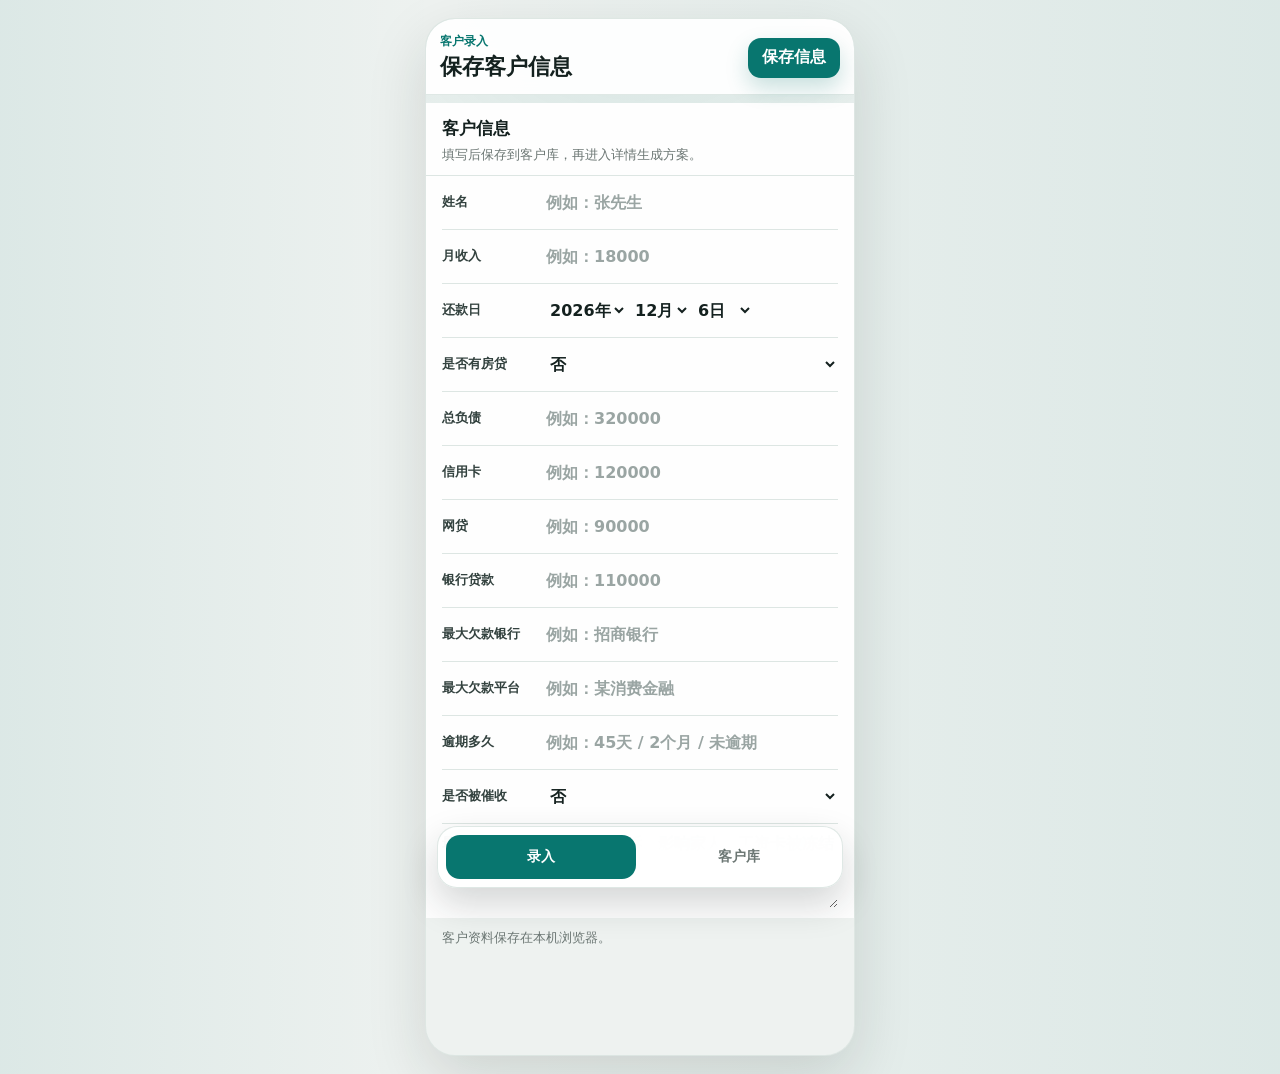
==== index.html @ 0ca64ae4 "Initial commit" ====
<!doctype html>
<html lang="zh-CN">
  <head>
    <meta charset="UTF-8" />
    <meta name="viewport" content="width=device-width, initial-scale=1.0" />
    <title>债务优化客户档案</title>
    <link rel="stylesheet" href="./styles.css" />
  </head>
  <body>
    <main class="app-shell">
      <header class="app-header">
        <div>
          <p class="app-kicker" id="viewKicker">客户录入</p>
          <h1 id="viewTitle">保存客户信息</h1>
        </div>
        <button class="primary" id="saveInfoBtn" type="button">保存信息</button>
      </header>

      <section class="app-content">
        <form class="app-view is-active" id="clientForm" data-view="entry">
          <section class="screen-card">
            <div class="card-head">
              <h2>客户信息</h2>
              <p>填写后保存到客户库，再进入详情生成方案。</p>
            </div>
            <div class="field-list">
              <label>姓名<input name="name" type="text" placeholder="例如：张先生" /></label>
              <label>月收入<input name="monthlyIncome" type="text" inputmode="decimal" placeholder="例如：18000" /></label>
              <label class="date-field">
                还款日
                <span class="date-selects">
                  <select id="paymentYear" aria-label="还款年"></select>
                  <select id="paymentMonth" aria-label="还款月"></select>
                  <select id="paymentDay" aria-label="还款日"></select>
                  <input name="paymentDate" type="hidden" />
                </span>
              </label>
              <label>是否有房贷<select name="hasMortgage"><option value="否">否</option><option value="是">是</option></select></label>
              <label>总负债<input name="totalDebt" type="text" inputmode="decimal" placeholder="例如：320000" /></label>
              <label>信用卡<input name="creditCard" type="text" inputmode="decimal" placeholder="例如：120000" /></label>
              <label>网贷<input name="onlineLoan" type="text" inputmode="decimal" placeholder="例如：90000" /></label>
              <label>银行贷款<input name="bankLoan" type="text" inputmode="decimal" placeholder="例如：110000" /></label>
              <label>最大欠款银行<input name="largestBank" type="text" placeholder="例如：招商银行" /></label>
              <label>最大欠款平台<input name="largestPlatform" type="text" placeholder="例如：某消费金融" /></label>
              <label>逾期多久<input name="overdue" type="text" placeholder="例如：45天 / 2个月 / 未逾期" /></label>
              <label>是否被催收<select name="isCollected"><option value="否">否</option><option value="是">是</option></select></label>
              <label class="textarea-field">最担心什么<textarea name="biggestConcern" rows="3" placeholder="例如：被起诉、影响家人、工资卡被冻结"></textarea></label>
            </div>
          </section>

          <p class="status-line" id="clientSaveStatus">客户资料保存在本机浏览器。</p>
        </form>

        <section class="app-view" data-view="library">
          <section class="screen-card">
            <div class="card-head library-head">
              <div>
                <h2>客户库</h2>
                <p>按姓名查询，点击客户进入详情。</p>
              </div>
              <span id="clientCount">0 位</span>
            </div>
            <label class="search-field">查询姓名<input id="clientSearchInput" type="search" placeholder="输入姓名，例如：张" /></label>
          </section>
          <div class="client-list" id="clientList"></div>
        </section>

        <section class="app-view" data-view="detail">
          <section class="screen-card">
            <div class="detail-hero">
              <button class="back-btn" id="backToLibraryBtn" type="button">返回</button>
              <div>
                <p>客户详情</p>
                <h2 id="detailName">未选择客户</h2>
              </div>
            </div>
            <div class="detail-actions">
              <button class="ghost" id="editClientBtn" type="button">编辑资料</button>
              <button class="primary" id="generatePlanBtn" type="button">生成方案</button>
              <button class="danger-btn" id="deleteClientBtn" type="button">删除客户</button>
            </div>
          </section>

          <section class="screen-card">
            <div class="card-head">
              <h2>档案信息</h2>
              <p id="detailUpdatedAt">请选择客户。</p>
            </div>
            <div class="detail-grid" id="detailFields"></div>
          </section>

          <section class="screen-card">
            <div class="card-head split-head">
              <div>
                <h2>债务优化方案</h2>
                <p>从客户详情生成，便于一人一档。</p>
              </div>
              <button class="ghost small" id="copyPlanBtn" type="button">复制方案</button>
            </div>
            <div class="plan-empty" id="emptyState">点击“生成方案”后，这里会显示风险等级、优先顺序和 90 天动作。</div>
            <article class="plan" id="planOutput" hidden></article>
          </section>
        </section>
      </section>

      <nav class="bottom-nav" aria-label="底部导航">
        <button class="nav-btn is-active" type="button" data-target-view="entry">录入</button>
        <button class="nav-btn" type="button" data-target-view="library">客户库</button>
      </nav>
    </main>

    <script src="./app.js?v=20260609-date-selects"></script>
  </body>
</html>
---- styles.css ----
:root {
  color-scheme: light;
  --bg: #eef2f0;
  --surface: #ffffff;
  --surface-soft: #f7faf8;
  --ink: #14211f;
  --muted: #6c7774;
  --line: #dde6e3;
  --accent: #08766f;
  --accent-dark: #075c57;
  --accent-soft: #e4f3f0;
  --danger: #b13b3b;
  --danger-soft: #ffecec;
  --warning: #9a5a05;
  --ok: #287245;
  --shadow: none;
}

* {
  box-sizing: border-box;
}

body {
  margin: 0;
  min-height: 100vh;
  background: var(--bg);
  color: var(--ink);
  font-family:
    Inter, ui-sans-serif, system-ui, -apple-system, BlinkMacSystemFont, "Segoe UI",
    "PingFang SC", "Microsoft YaHei", sans-serif;
}

button,
input,
select,
textarea {
  font: inherit;
}

button {
  border: 0;
  cursor: pointer;
}

h1,
h2,
h3,
h4,
p {
  margin-top: 0;
}

.app-shell {
  width: min(100%, 430px);
  min-height: 100dvh;
  margin: 0 auto;
  padding: 0 0 86px;
  background:
    radial-gradient(circle at 50% -10%, rgba(8, 118, 111, 0.13), transparent 34%),
    var(--bg);
}

.app-header {
  position: sticky;
  top: 0;
  z-index: 10;
  display: grid;
  grid-template-columns: 1fr auto;
  gap: 12px;
  align-items: center;
  padding: 14px 14px 12px;
  border-bottom: 1px solid rgba(221, 230, 227, 0.92);
  background: rgba(255, 255, 255, 0.94);
  backdrop-filter: blur(16px);
}

.app-kicker {
  margin-bottom: 2px;
  color: var(--accent);
  font-size: 12px;
  font-weight: 820;
}

h1 {
  margin-bottom: 0;
  font-size: 22px;
  letter-spacing: 0;
}

h2 {
  margin-bottom: 5px;
  font-size: 17px;
}

h3 {
  margin-bottom: 10px;
  font-size: 15px;
}

h4 {
  margin-bottom: 8px;
  font-size: 14px;
}

.primary,
.ghost,
.danger-btn,
.back-btn {
  min-height: 40px;
  padding: 0 14px;
  border-radius: 13px;
  font-weight: 820;
}

.primary {
  background: var(--accent);
  color: #fff;
  box-shadow: 0 10px 22px rgba(8, 118, 111, 0.22);
}

.primary:hover {
  background: var(--accent-dark);
}

.ghost,
.back-btn {
  border: 1px solid var(--line);
  background: #fff;
  color: var(--ink);
}

.danger-btn {
  background: var(--danger-soft);
  color: var(--danger);
}

.small {
  min-height: 34px;
  padding: 0 12px;
  border-radius: 11px;
  font-size: 13px;
}

.app-content {
  padding: 8px 0 14px;
}

.app-view {
  display: none;
}

.app-view.is-active {
  display: grid;
  gap: 8px;
}

.screen-card {
  overflow: hidden;
  border: 0;
  border-radius: 0;
  background: rgba(255, 255, 255, 0.96);
  box-shadow: var(--shadow);
}

.card-head {
  padding: 14px 16px 10px;
  border-bottom: 1px solid var(--line);
  background: transparent;
}

.card-head p,
.status-line,
.detail-hero p {
  margin-bottom: 0;
  color: var(--muted);
  font-size: 13px;
  line-height: 1.5;
}

.field-list {
  display: grid;
  gap: 0;
  padding: 0 16px;
}

label,
.search-field {
  display: grid;
  grid-template-columns: 92px 1fr;
  gap: 12px;
  align-items: center;
  min-height: 54px;
  padding: 10px 0;
  border: 0;
  border-bottom: 1px solid var(--line);
  border-radius: 0;
  background: transparent;
  color: #33423f;
  font-size: 13px;
  font-weight: 780;
}

.field-list label:last-child {
  border-bottom: 0;
}

.textarea-field {
  align-items: start;
}

.date-selects {
  display: flex;
  justify-content: flex-start;
  gap: 4px;
  min-width: 0;
}

.date-selects select {
  width: auto;
  min-width: 0;
  flex: 0 0 auto;
  font-weight: 780;
}

#paymentYear {
  max-width: 86px;
}

#paymentMonth,
#paymentDay {
  max-width: 64px;
}

input,
select,
textarea {
  width: 100%;
  border: 0;
  background: transparent;
  color: var(--ink);
  outline: none;
}

input,
select {
  min-height: 32px;
  padding: 0;
  font-size: 16px;
}

textarea {
  min-height: 74px;
  padding: 0;
  resize: vertical;
  font-size: 16px;
}

input::placeholder,
textarea::placeholder {
  color: #9aa5a3;
}

label:focus-within,
.search-field:focus-within {
  border-bottom-color: rgba(8, 118, 111, 0.5);
  background: transparent;
  box-shadow: none;
}

.status-line {
  padding: 2px 16px 8px;
}

.status-line[data-type="ok"] {
  color: var(--ok);
}

.status-line[data-type="error"] {
  color: var(--danger);
}

.library-head {
  display: flex;
  align-items: flex-start;
  justify-content: space-between;
  gap: 12px;
}

.library-head span {
  display: inline-flex;
  align-items: center;
  min-height: 28px;
  padding: 0 10px;
  border-radius: 999px;
  background: var(--accent-soft);
  color: var(--accent);
  font-size: 12px;
  font-weight: 820;
  white-space: nowrap;
}

.client-list {
  display: grid;
  gap: 0;
  background: #fff;
}

.client-card,
.empty-card {
  width: 100%;
  border: 0;
  border-bottom: 1px solid var(--line);
  border-radius: 0;
  background: #fff;
  box-shadow: none;
}

.client-card {
  display: grid;
  grid-template-columns: 1fr auto;
  gap: 12px;
  padding: 14px 16px;
  color: var(--ink);
  text-align: left;
}

.client-card strong {
  display: block;
  margin-bottom: 5px;
  font-size: 16px;
}

.client-card span span,
.client-card small {
  display: block;
  color: var(--muted);
  font-size: 12px;
  line-height: 1.5;
}

.client-card em {
  align-self: center;
  color: var(--accent);
  font-size: 13px;
  font-style: normal;
  font-weight: 820;
}

.empty-card {
  padding: 18px 16px;
  color: var(--muted);
  font-size: 13px;
  line-height: 1.6;
}

.detail-hero {
  display: grid;
  grid-template-columns: auto 1fr;
  gap: 12px;
  align-items: center;
  padding: 14px 16px;
  border-bottom: 1px solid var(--line);
}

.detail-hero h2 {
  margin-bottom: 0;
  font-size: 22px;
}

.detail-actions {
  display: grid;
  grid-template-columns: 1fr 1fr;
  gap: 8px;
  padding: 10px 16px 14px;
}

.detail-actions .danger-btn {
  grid-column: 1 / -1;
}

.detail-grid {
  display: grid;
  gap: 0;
  padding: 0 16px;
}

.detail-field {
  display: grid;
  grid-template-columns: 92px 1fr;
  gap: 12px;
  align-items: start;
  padding: 12px 0;
  border: 0;
  border-bottom: 1px solid var(--line);
  border-radius: 0;
  background: transparent;
}

.detail-field:last-child {
  border-bottom: 0;
}

.detail-field span {
  color: var(--muted);
  font-size: 12px;
  font-weight: 760;
}

.detail-field strong {
  color: var(--ink);
  font-size: 15px;
  line-height: 1.5;
}

.split-head {
  display: flex;
  align-items: flex-start;
  justify-content: space-between;
  gap: 12px;
}

.plan-empty {
  margin: 0;
  padding: 16px;
  border: 0;
  border-radius: 0;
  background: transparent;
  color: var(--muted);
  font-size: 13px;
  line-height: 1.6;
}

.plan {
  padding: 0 16px 16px;
}

.summary-strip {
  display: grid;
  grid-template-columns: repeat(3, 1fr);
  gap: 8px;
  margin: 12px 0;
}

.metric {
  padding: 10px;
  border: 1px solid var(--line);
  border-radius: 12px;
  background: var(--surface-soft);
}

.metric span {
  display: block;
  margin-bottom: 7px;
  color: var(--muted);
  font-size: 12px;
  font-weight: 760;
}

.metric strong {
  display: block;
  font-size: 16px;
}

.badge {
  display: inline-flex;
  align-items: center;
  min-height: 26px;
  padding: 0 9px;
  border-radius: 999px;
  font-size: 12px;
  font-weight: 820;
}

.badge.ok {
  background: #e8f5ed;
  color: var(--ok);
}

.badge.warn {
  background: #fff2dc;
  color: var(--warning);
}

.badge.danger {
  background: var(--danger-soft);
  color: var(--danger);
}

.plan-section {
  padding: 12px 0;
  border-top: 1px solid var(--line);
}

.plan-section:first-of-type {
  border-top: 0;
  padding-top: 0;
}

.plan ul,
.plan ol {
  margin: 0;
  padding-left: 20px;
  color: #2f3d45;
  line-height: 1.7;
}

.plan li + li {
  margin-top: 6px;
}

.allocation {
  display: grid;
  gap: 9px;
}

.allocation-row {
  display: grid;
  grid-template-columns: 82px 1fr;
  gap: 8px 10px;
  align-items: center;
  font-size: 13px;
}

.allocation-row strong {
  grid-column: 2;
}

.bar-track {
  overflow: hidden;
  height: 10px;
  border-radius: 999px;
  background: #e3ebe8;
}

.bar-fill {
  height: 100%;
  border-radius: inherit;
  background: var(--accent);
}

.script-box {
  margin: 0;
  padding: 13px;
  border-left: 4px solid var(--accent);
  border-radius: 8px;
  background: var(--accent-soft);
  color: #21333a;
  line-height: 1.7;
}

.bottom-nav {
  position: fixed;
  right: max(12px, calc((100vw - 430px) / 2 + 12px));
  bottom: 12px;
  left: max(12px, calc((100vw - 430px) / 2 + 12px));
  z-index: 20;
  display: grid;
  grid-template-columns: repeat(2, 1fr);
  gap: 8px;
  padding: 8px;
  border: 1px solid rgba(221, 230, 227, 0.92);
  border-radius: 20px;
  background: rgba(255, 255, 255, 0.95);
  box-shadow: 0 16px 36px rgba(20, 33, 31, 0.18);
  backdrop-filter: blur(16px);
}

.nav-btn {
  min-height: 44px;
  border-radius: 14px;
  background: transparent;
  color: var(--muted);
  font-size: 14px;
  font-weight: 820;
}

.nav-btn.is-active {
  background: var(--accent);
  color: #fff;
}

@media (min-width: 700px) {
  body {
    background:
      linear-gradient(90deg, rgba(8, 118, 111, 0.08), transparent 34%, rgba(8, 118, 111, 0.08)),
      var(--bg);
  }

  .app-shell {
    margin-top: 18px;
    margin-bottom: 18px;
    border: 1px solid rgba(221, 230, 227, 0.9);
    border-radius: 30px;
    overflow: hidden;
    box-shadow: 0 22px 60px rgba(20, 33, 31, 0.14);
  }
}
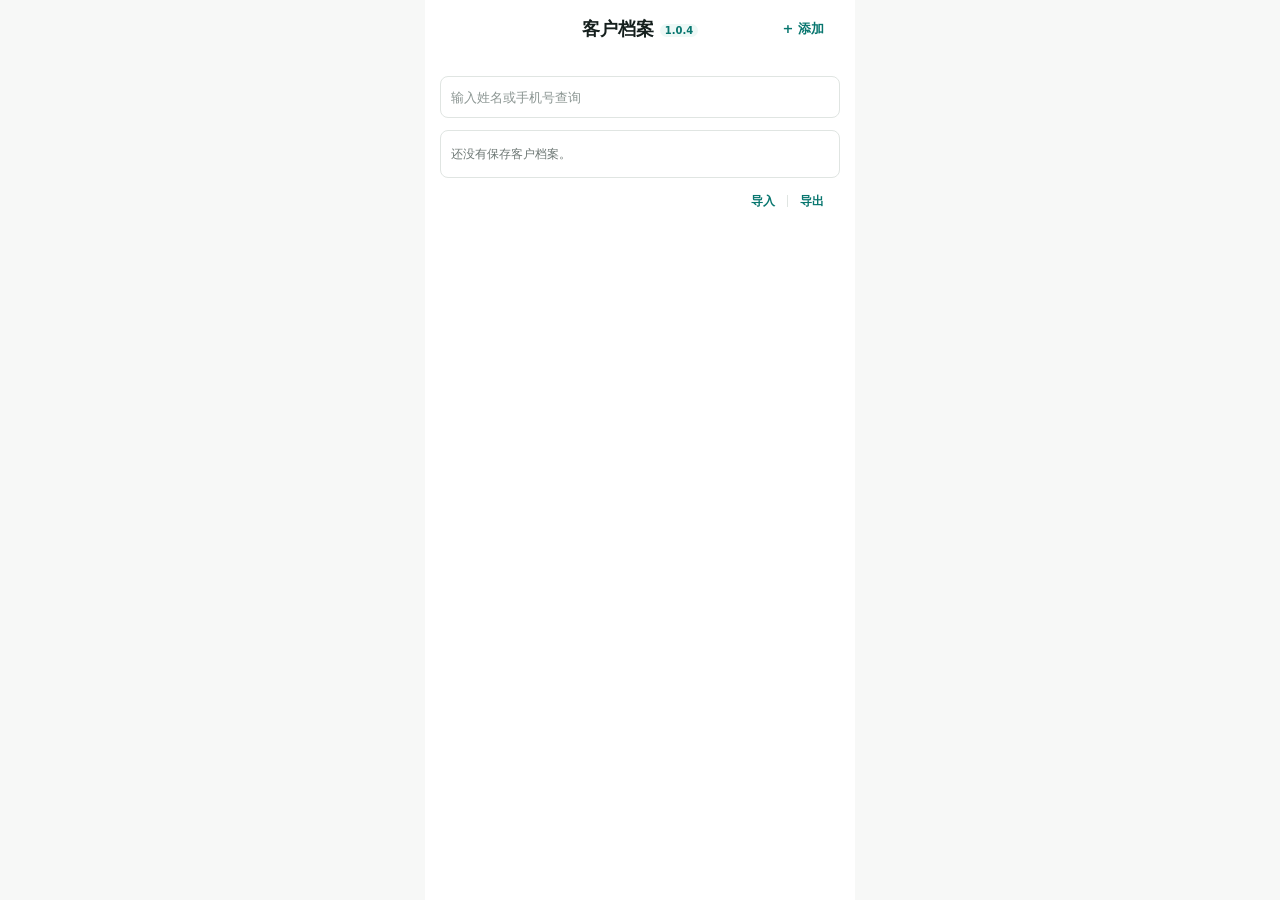
==== commit 219d86f9: "Add GitHub Pages redirect entry" ====
--- a/index.html
+++ b/index.html
@@ -3,112 +3,13 @@
   <head>
     <meta charset="UTF-8" />
     <meta name="viewport" content="width=device-width, initial-scale=1.0" />
-    <title>债务优化客户档案</title>
-    <link rel="stylesheet" href="./styles.css" />
+    <meta http-equiv="refresh" content="0; url=./债务客户档案%20v%201.0.4.html" />
+    <title>债务客户档案</title>
+    <script>
+      window.location.replace("./债务客户档案%20v%201.0.4.html");
+    </script>
   </head>
   <body>
-    <main class="app-shell">
-      <header class="app-header">
-        <div>
-          <p class="app-kicker" id="viewKicker">客户录入</p>
-          <h1 id="viewTitle">保存客户信息</h1>
-        </div>
-        <button class="primary" id="saveInfoBtn" type="button">保存信息</button>
-      </header>
-
-      <section class="app-content">
-        <form class="app-view is-active" id="clientForm" data-view="entry">
-          <section class="screen-card">
-            <div class="card-head">
-              <h2>客户信息</h2>
-              <p>填写后保存到客户库，再进入详情生成方案。</p>
-            </div>
-            <div class="field-list">
-              <label>姓名<input name="name" type="text" placeholder="例如：张先生" /></label>
-              <label>月收入<input name="monthlyIncome" type="text" inputmode="decimal" placeholder="例如：18000" /></label>
-              <label class="date-field">
-                还款日
-                <span class="date-selects">
-                  <select id="paymentYear" aria-label="还款年"></select>
-                  <select id="paymentMonth" aria-label="还款月"></select>
-                  <select id="paymentDay" aria-label="还款日"></select>
-                  <input name="paymentDate" type="hidden" />
-                </span>
-              </label>
-              <label>是否有房贷<select name="hasMortgage"><option value="否">否</option><option value="是">是</option></select></label>
-              <label>总负债<input name="totalDebt" type="text" inputmode="decimal" placeholder="例如：320000" /></label>
-              <label>信用卡<input name="creditCard" type="text" inputmode="decimal" placeholder="例如：120000" /></label>
-              <label>网贷<input name="onlineLoan" type="text" inputmode="decimal" placeholder="例如：90000" /></label>
-              <label>银行贷款<input name="bankLoan" type="text" inputmode="decimal" placeholder="例如：110000" /></label>
-              <label>最大欠款银行<input name="largestBank" type="text" placeholder="例如：招商银行" /></label>
-              <label>最大欠款平台<input name="largestPlatform" type="text" placeholder="例如：某消费金融" /></label>
-              <label>逾期多久<input name="overdue" type="text" placeholder="例如：45天 / 2个月 / 未逾期" /></label>
-              <label>是否被催收<select name="isCollected"><option value="否">否</option><option value="是">是</option></select></label>
-              <label class="textarea-field">最担心什么<textarea name="biggestConcern" rows="3" placeholder="例如：被起诉、影响家人、工资卡被冻结"></textarea></label>
-            </div>
-          </section>
-
-          <p class="status-line" id="clientSaveStatus">客户资料保存在本机浏览器。</p>
-        </form>
-
-        <section class="app-view" data-view="library">
-          <section class="screen-card">
-            <div class="card-head library-head">
-              <div>
-                <h2>客户库</h2>
-                <p>按姓名查询，点击客户进入详情。</p>
-              </div>
-              <span id="clientCount">0 位</span>
-            </div>
-            <label class="search-field">查询姓名<input id="clientSearchInput" type="search" placeholder="输入姓名，例如：张" /></label>
-          </section>
-          <div class="client-list" id="clientList"></div>
-        </section>
-
-        <section class="app-view" data-view="detail">
-          <section class="screen-card">
-            <div class="detail-hero">
-              <button class="back-btn" id="backToLibraryBtn" type="button">返回</button>
-              <div>
-                <p>客户详情</p>
-                <h2 id="detailName">未选择客户</h2>
-              </div>
-            </div>
-            <div class="detail-actions">
-              <button class="ghost" id="editClientBtn" type="button">编辑资料</button>
-              <button class="primary" id="generatePlanBtn" type="button">生成方案</button>
-              <button class="danger-btn" id="deleteClientBtn" type="button">删除客户</button>
-            </div>
-          </section>
-
-          <section class="screen-card">
-            <div class="card-head">
-              <h2>档案信息</h2>
-              <p id="detailUpdatedAt">请选择客户。</p>
-            </div>
-            <div class="detail-grid" id="detailFields"></div>
-          </section>
-
-          <section class="screen-card">
-            <div class="card-head split-head">
-              <div>
-                <h2>债务优化方案</h2>
-                <p>从客户详情生成，便于一人一档。</p>
-              </div>
-              <button class="ghost small" id="copyPlanBtn" type="button">复制方案</button>
-            </div>
-            <div class="plan-empty" id="emptyState">点击“生成方案”后，这里会显示风险等级、优先顺序和 90 天动作。</div>
-            <article class="plan" id="planOutput" hidden></article>
-          </section>
-        </section>
-      </section>
-
-      <nav class="bottom-nav" aria-label="底部导航">
-        <button class="nav-btn is-active" type="button" data-target-view="entry">录入</button>
-        <button class="nav-btn" type="button" data-target-view="library">客户库</button>
-      </nav>
-    </main>
-
-    <script src="./app.js?v=20260609-date-selects"></script>
+    <p><a href="./债务客户档案%20v%201.0.4.html">打开债务客户档案</a></p>
   </body>
 </html>
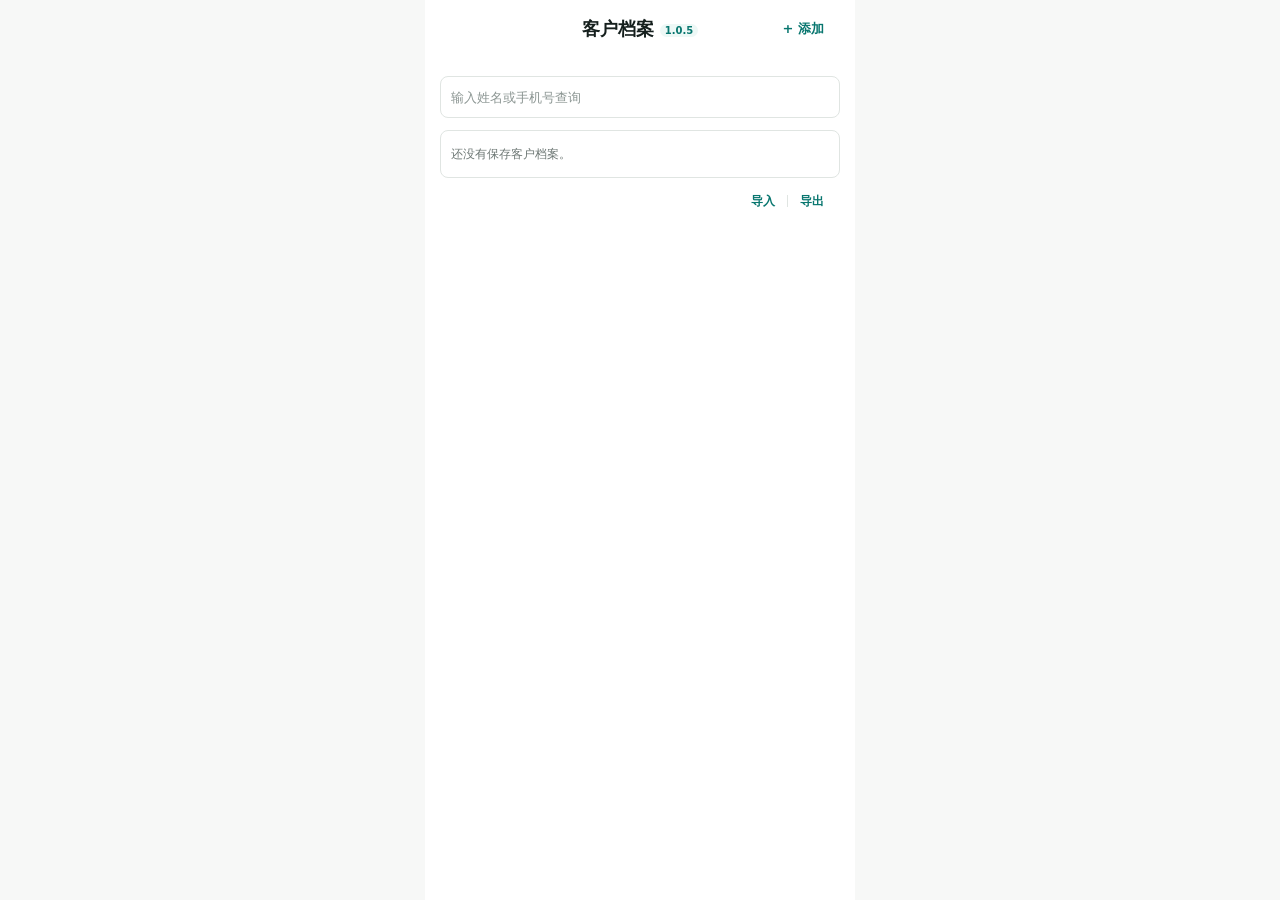
==== commit 76ba0d52: "Release debt archive v1.0.5" ====
--- a/index.html
+++ b/index.html
@@ -3,13 +3,13 @@
   <head>
     <meta charset="UTF-8" />
     <meta name="viewport" content="width=device-width, initial-scale=1.0" />
-    <meta http-equiv="refresh" content="0; url=./债务客户档案%20v%201.0.4.html" />
+    <meta http-equiv="refresh" content="0; url=./债务客户档案%20v%201.0.5.html" />
     <title>债务客户档案</title>
     <script>
-      window.location.replace("./债务客户档案%20v%201.0.4.html");
+      window.location.replace("./债务客户档案%20v%201.0.5.html");
     </script>
   </head>
   <body>
-    <p><a href="./债务客户档案%20v%201.0.4.html">打开债务客户档案</a></p>
+    <p><a href="./债务客户档案%20v%201.0.5.html">打开债务客户档案</a></p>
   </body>
 </html>
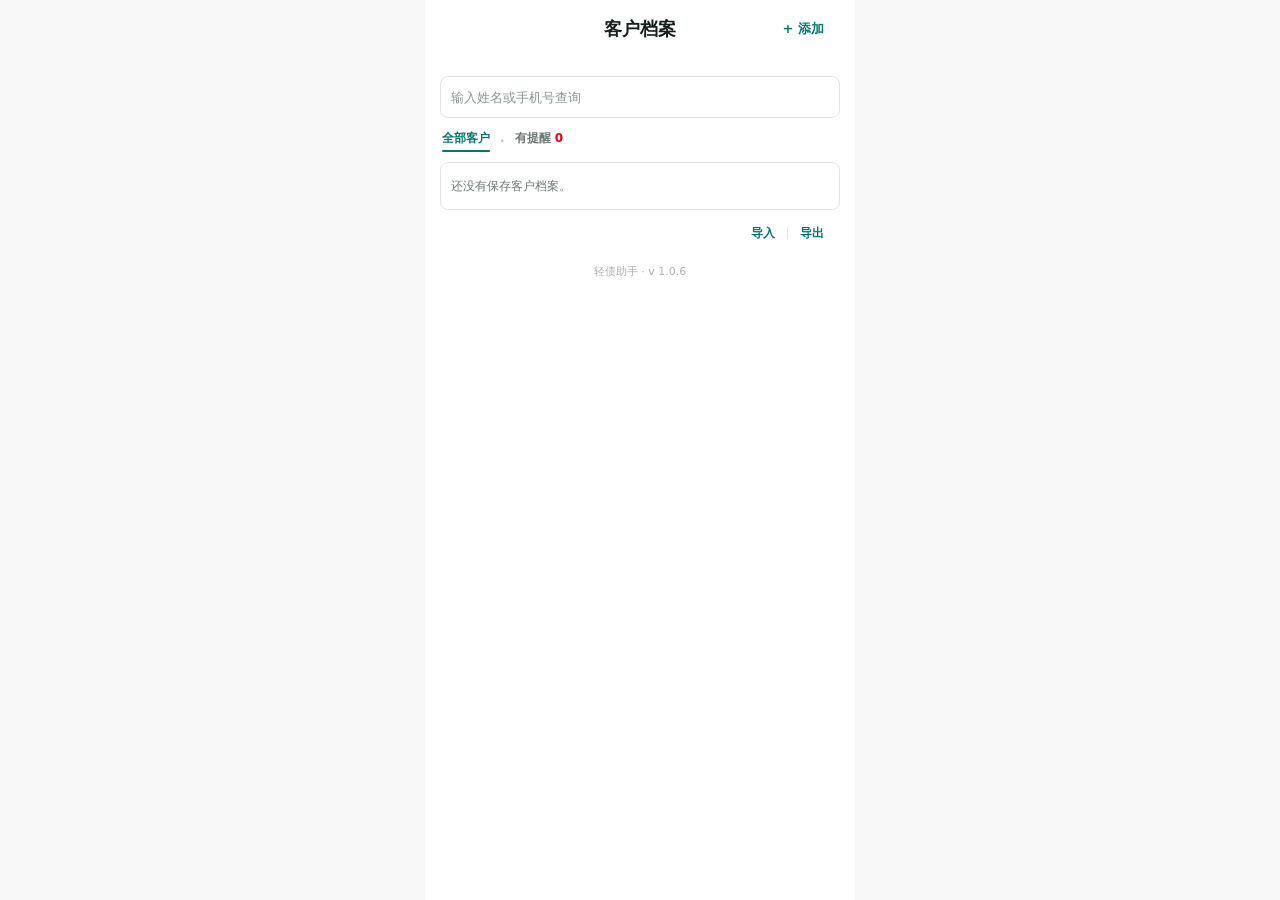
==== commit 6570075a: "Release debt archive v1.0.6" ====
--- a/index.html
+++ b/index.html
@@ -3,13 +3,13 @@
   <head>
     <meta charset="UTF-8" />
     <meta name="viewport" content="width=device-width, initial-scale=1.0" />
-    <meta http-equiv="refresh" content="0; url=./债务客户档案%20v%201.0.5.html" />
+    <meta http-equiv="refresh" content="0; url=./债务客户档案%20v%201.0.6.html" />
     <title>债务客户档案</title>
     <script>
-      window.location.replace("./债务客户档案%20v%201.0.5.html");
+      window.location.replace("./债务客户档案%20v%201.0.6.html");
     </script>
   </head>
   <body>
-    <p><a href="./债务客户档案%20v%201.0.5.html">打开债务客户档案</a></p>
+    <p><a href="./债务客户档案%20v%201.0.6.html">打开债务客户档案</a></p>
   </body>
 </html>
